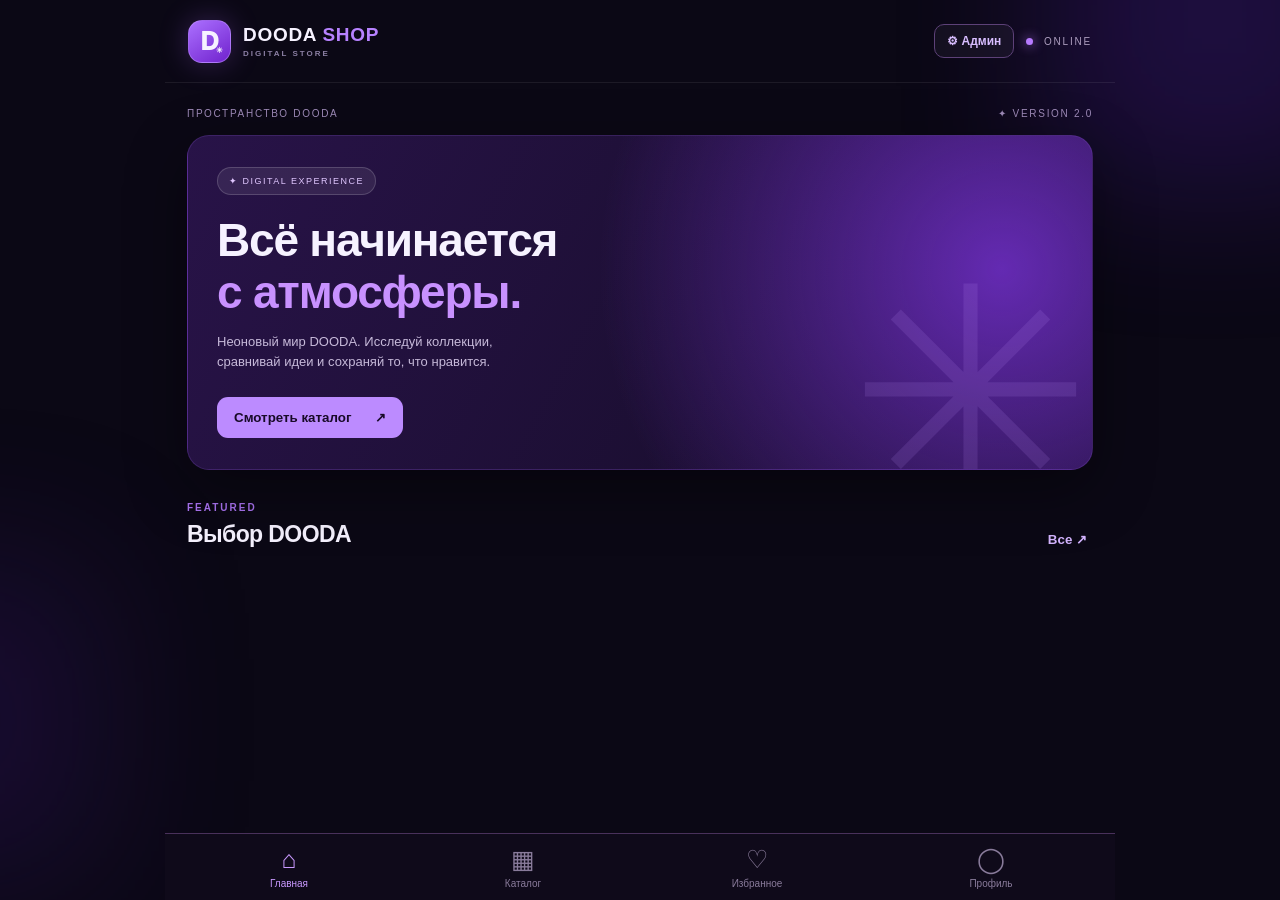
==== templates/index.html @ b1c57aee "Upload DOODA SHOP 2.0" ====
<!DOCTYPE html>
<html lang="ru">
<head>
  <meta charset="utf-8">
  <meta name="viewport" content="width=device-width,initial-scale=1,viewport-fit=cover">
  <meta name="theme-color" content="#0b0815">
  <meta name="description" content="DOODA SHOP — атмосферный цифровой каталог">
  <title>DOODA SHOP</title>
  <link rel="stylesheet" href="/static/style.css">
  <link rel="stylesheet" href="/static/enhancements.css">
  <script src="https://telegram.org/js/telegram-web-app.js"></script>
  <script src="/static/app.js" defer></script>
</head>
<body>
  <div class="ambient ambient-one"></div><div class="ambient ambient-two"></div>
  <div class="shell">
    <header class="topbar">
      <button class="brand-button" type="button" data-go="home" aria-label="На главную">
        <span class="brandmark">D<i>✳</i></span>
        <span class="brandcopy"><strong>DOODA <em>SHOP</em></strong><small>DIGITAL STORE</small></span>
      </button>
      <a class="admin-link" href="/admin" title="Панель администратора">⚙ <span>Админ</span></a>
      <div class="topright"><span class="live-dot"></span> ONLINE</div>
    </header>
    <main>
      <section class="page active" id="page-home">
        <div class="welcome-line"><span>ПРОСТРАНСТВО DOODA</span><span>✦ VERSION 2.0</span></div>
        <div class="hero">
          <span class="pill">✦ DIGITAL EXPERIENCE</span>
          <h1>Всё начинается<br><span>с атмосферы.</span></h1>
          <p>Неоновый мир DOODA. Исследуй коллекции, сравнивай идеи и сохраняй то, что нравится.</p>
          <button class="hero-btn" type="button" data-go="catalog">Смотреть каталог <span>↗</span></button>
          <div class="hero-symbol">✳</div>
        </div>
        <div class="heading-row"><div><span class="eyebrow">FEATURED</span><h2>Выбор DOODA</h2></div><button class="text-button" data-go="catalog">Все <span>↗</span></button></div>
        <div class="product-grid" id="home-grid"></div>
      </section>
      <section class="page" id="page-catalog">
        <span class="eyebrow">EXPLORE</span><h1 class="page-title">Каталог<span>.</span></h1>
        <label class="search-box"><span>⌕</span><input id="search" type="search" placeholder="Найти по названию, описанию или метке…" autocomplete="off"></label>
        <div class="catalog-tools">
          <div class="chips" id="chips"></div>
          <select id="sort" class="sort" aria-label="Сортировка">
            <option value="featured">Сначала избранное</option><option value="new">Сначала новые</option>
            <option value="price-asc">Цена: по возрастанию</option><option value="price-desc">Цена: по убыванию</option>
          </select>
          <label class="stock-filter"><input id="stock-only" type="checkbox"> Только в наличии</label>
        </div>
        <div class="result-line" id="result-count" aria-live="polite"></div>
        <div class="product-grid" id="catalog-grid"></div>
        <div class="empty" id="catalog-empty" hidden><div>⌕</div><strong>Ничего не найдено</strong><p>Попробуй изменить фильтр или запрос.</p></div>
      </section>
      <section class="page" id="page-favorites">
        <span class="eyebrow">YOUR SPACE</span><h1 class="page-title">Избранное<span>.</span></h1>
        <p class="section-subtitle">Только то, что тебе понравилось.</p>
        <div class="product-grid" id="favorites-grid"></div>
        <div class="empty" id="favorites-empty" hidden><div>♡</div><strong>Пока ничего нет</strong><p>Нажми на сердечко в каталоге, чтобы сохранить карточку.</p><button data-go="catalog">Открыть каталог ↗</button></div>
      </section>
      <section class="page" id="page-profile">
        <span class="eyebrow">ACCOUNT</span><h1 class="page-title">Профиль<span>.</span></h1>
        <div class="profile-card"><div class="profile-avatar" id="avatar">D</div><div><div class="profile-name" id="profile-name">Гость DOODA</div><div class="profile-hint" id="profile-hint">Каталог доступен без регистрации</div></div><div class="profile-spark">✳</div></div>
        <div class="profile-note" id="profile-note">В Telegram профиль подтверждается автоматически. Избранное хранится только на этом устройстве.</div>
        <div class="stat-grid"><div><span id="saved-count">0</span><small>В избранном</small></div><div><span id="catalog-count">0</span><small>В каталоге</small></div></div>
        <div class="info-card"><b>Управление магазином</b><p>Добавляй товары, цены, фотографии и категории через защищённую панель.</p><a class="admin-cta" href="/admin">Открыть админ-панель →</a></div>
        <div class="info-card"><b>О проекте</b><p>DOODA SHOP — демонстрационный каталог. Подключение оплаты и оформления заказов выполняется отдельно.</p></div>
      </section>
    </main>
    <nav class="tabbar" aria-label="Навигация">
      <button class="tab active" data-go="home"><span class="tab-icon">⌂</span><span>Главная</span></button>
      <button class="tab" data-go="catalog"><span class="tab-icon">▦</span><span>Каталог</span></button>
      <button class="tab" data-go="favorites"><span class="tab-icon">♡</span><span>Избранное</span></button>
      <button class="tab" data-go="profile"><span class="tab-icon">◯</span><span>Профиль</span></button>
    </nav>
  </div>
  <dialog id="details">
    <button class="modal-close" id="close-details" aria-label="Закрыть">✕</button>
    <div class="detail-gallery" id="detail-gallery"></div>
    <div class="detail-symbol" id="detail-symbol"></div><span class="eyebrow" id="detail-category">DOODA</span>
    <h2 id="detail-name"></h2><div class="detail-price" id="detail-price"></div><p id="detail-description"></p>
    <div class="detail-buttons"><button class="detail-action" id="detail-favorite">♡ В избранное</button><button class="detail-share" id="detail-share">Поделиться</button></div>
  </dialog>
</body>
</html>
---- static/style.css ----
:root{color-scheme:dark;--bg:#0b0815;--panel:#171126;--text:#f6f2ff;--muted:#a89cbd;--violet:#a66cff;--border:#332448}*{box-sizing:border-box}html{scroll-behavior:smooth}body{margin:0;background:var(--bg);color:var(--text);font-family:Inter,ui-sans-serif,-apple-system,BlinkMacSystemFont,"Segoe UI",Arial,sans-serif;min-height:100vh}.ambient{position:fixed;pointer-events:none;filter:blur(80px);opacity:.22;z-index:-1}.ambient-one{width:330px;height:340px;background:#6426d6;top:-155px;right:-100px}.ambient-two{width:260px;height:320px;background:#481d91;top:560px;left:-160px}.shell{max-width:950px;margin:auto;min-height:100vh}.topbar{height:83px;display:flex;align-items:center;gap:12px;padding:0 23px;border-bottom:1px solid #ffffff13}.brandmark{width:43px;height:43px;background:linear-gradient(145deg,#ab70ff,#7022cd);border:1px solid #c39aff77;box-shadow:0 0 29px #a96aff42;border-radius:14px;display:grid;place-items:center;font-size:25px;font-weight:950;position:relative}.brandmark span{font-size:8px;position:absolute;bottom:7px;right:7px}.brandcopy{display:flex;flex-direction:column;gap:3px}.brandcopy strong{font-size:19px;letter-spacing:.7px;font-weight:850}.brandcopy em{font-style:normal;color:#b782ff}.brandcopy small{color:#8c80a4;letter-spacing:2px;font-size:8px;font-weight:700}.topright{margin-left:auto;font-size:10px;letter-spacing:1.8px;color:#ad9ebf}.live-dot{display:inline-block;width:7px;height:7px;border-radius:100%;background:#b77bff;box-shadow:0 0 12px #ba79ff;margin-right:6px}main{padding:25px 22px 115px}.page{display:none;animation:slideIn .22s ease}.page.active{display:block}@keyframes slideIn{from{opacity:.2;transform:translateY(8px)}to{opacity:1;transform:translateY(0)}}.welcome-line{display:flex;justify-content:space-between;color:#9f8bb9;font-size:10px;letter-spacing:1.7px;margin-bottom:16px}.hero{position:relative;overflow:hidden;border-radius:22px;min-height:278px;padding:31px 29px;background:radial-gradient(circle at 90% 40%,#642ab2 0%,transparent 48%),linear-gradient(118deg,#281348,#140c25);border:1px solid #7446b450;box-shadow:0 20px 60px #0006}.pill{display:inline-block;font-size:9px;letter-spacing:1.5px;color:#e0c7ff;background:#ffffff14;padding:8px 11px;border-radius:50px;border:1px solid #ffffff2a}.hero h1{position:relative;z-index:1;margin:19px 0 10px;font-size:clamp(27px,5vw,46px);line-height:1.14;letter-spacing:-1.2px}.hero h1 span{color:#c891ff}.hero p{color:#c6b9d9;max-width:310px;font-size:13px;line-height:1.55}.hero-btn,.detail-action{background:#bc8bff;border:0;border-radius:11px;color:#180a28;font-weight:800;padding:13px 17px;margin-top:12px;cursor:pointer}.hero-btn span{padding-left:20px}.hero-symbol{position:absolute;right:0;bottom:-70px;font-size:290px;font-weight:200;color:#c496ff22;line-height:1}.heading-row{display:flex;align-items:end;justify-content:space-between;margin:32px 0 16px}.eyebrow{display:block;color:#ad75f6;font-size:10px;letter-spacing:2px;font-weight:850}.heading-row h2{font-size:23px;margin:8px 0 0;letter-spacing:-.6px}.text-button{background:none;border:0;color:#d4b4ff;font-weight:650;cursor:pointer}.page-title{font-size:35px;letter-spacing:-1.1px;margin:10px 0 24px}.page-title span{color:#a66cff}.product-grid{display:grid;grid-template-columns:repeat(2,minmax(0,1fr));gap:14px}.product{border-radius:17px;background:linear-gradient(135deg,#1d162d,#141020);border:1px solid #40304c;overflow:hidden;min-width:0}.product-art{height:142px;display:flex;align-items:center;justify-content:center;position:relative;font-size:69px;color:#e8d7ff}.product-art.pink{background:radial-gradient(circle,#8c338f77,#23142e 67%)}.product-art.blue{background:radial-gradient(circle,#3c64cf77,#16172d 67%)}.product-art.violet{background:radial-gradient(circle,#773ee777,#20122e 67%)}.product-art.mint{background:radial-gradient(circle,#269a9970,#122627 67%)}.product-art.orange{background:radial-gradient(circle,#b86b3670,#281b1d 67%)}.product-art.purple{background:radial-gradient(circle,#9c3ac770,#27142b 67%)}.item-tag{position:absolute;top:11px;left:11px;background:#ffffff20;backdrop-filter:blur(6px);padding:6px 9px;font-size:9px;border-radius:8px;font-weight:750}.favorite{position:absolute;top:9px;right:9px;background:#160d2377;border:1px solid #ffffff25;color:#fff;width:32px;height:32px;border-radius:50%;font-size:22px;cursor:pointer}.favorite.saved{color:#e6b2ff}.product-meta{padding:14px}.product-meta small{font-size:10px;color:#9e8daf}.product-meta h3{font-size:17px;margin:7px 0 13px}.product-open{width:100%;padding:11px;border-radius:9px;background:#ffffff0b;border:1px solid #624683;color:#dfcbff;font-weight:700;cursor:pointer}.search-box{display:flex;align-items:center;background:#1e162c;border:1px solid #423251;border-radius:13px;margin-bottom:18px;padding:0 14px;gap:12px}.search-box span{font-size:25px;color:#b392d8}.search-box input{background:none;border:0;outline:0;color:#fff;width:100%;font-size:14px;padding:15px 0}.search-box input::placeholder{color:#867694}.chips{display:flex;flex-wrap:wrap;gap:8px;margin-bottom:18px}.chip{padding:10px 14px;border-radius:40px;background:#21182e;color:#bdabc9;border:1px solid #423452;cursor:pointer;font-size:12px}.chip.active{background:#9c60e0;color:white;border-color:#b785ee}.result-line{color:#867894;font-size:12px;margin:0 0 13px}.section-subtitle{color:#9f91b1;margin-top:-12px;margin-bottom:25px}.empty{background:#1b132a;padding:34px 15px;border:1px solid #37274b;text-align:center;border-radius:17px}.empty div{font-size:58px;color:#a56ae6}.empty strong{display:block;font-size:20px}.empty p{color:#a999b9;font-size:13px}.empty button{background:#ab70ed;padding:11px 17px;border:0;border-radius:9px;color:#1c1026;font-weight:750}.profile-card{display:flex;align-items:center;gap:15px;background:linear-gradient(120deg,#28143e,#1c1429);border:1px solid #56366d;border-radius:19px;padding:24px 19px}.profile-avatar{width:57px;height:57px;display:grid;place-items:center;border-radius:18px;background:#9d61df;color:white;font-size:25px;font-weight:800}.profile-name{font-size:19px;font-weight:850}.profile-hint{font-size:12px;color:#ac9bbd;margin-top:5px}.profile-spark{margin-left:auto;color:#d1a4ff;font-size:26px}.profile-note{font-size:12px;line-height:1.6;color:#a99db8;margin:16px 2px 24px}.stat-grid{display:grid;grid-template-columns:1fr 1fr;gap:12px}.stat-grid>div{padding:20px;background:#1b1329;border:1px solid #38294b;border-radius:14px}.stat-grid span{display:block;font-size:28px;font-weight:800;color:#c290ff}.stat-grid small{color:#9e90b1}.info-card{margin-top:20px;padding:20px;background:#1b1329;border-radius:14px;border:1px solid #38294b}.info-card p{font-size:13px;color:#ad9eba;line-height:1.6}.tabbar{position:fixed;bottom:0;left:50%;transform:translateX(-50%);width:min(100%,950px);display:grid;grid-template-columns:repeat(4,1fr);padding:11px 7px calc(10px + env(safe-area-inset-bottom));background:#100b1bf2;border-top:1px solid #49315b;backdrop-filter:blur(18px);z-index:10}.tab{background:none;border:0;color:#897b9b;display:flex;flex-direction:column;align-items:center;gap:5px;font-size:10px;cursor:pointer}.tab-icon{font-size:25px;line-height:1.1}.tab.active{color:#c999ff}dialog{width:min(90vw,420px);border:1px solid #6f4698;background:#1b1229;color:#fff;border-radius:20px;padding:25px}dialog::backdrop{background:#06040dd9}.modal-close{float:right;color:#cbb6df;background:transparent;border:0;font-size:20px;cursor:pointer}.detail-symbol{font-size:70px;text-align:center;padding:20px;color:#cba3ff}.detail-action{width:100%}#detail-description{line-height:1.6;color:#c4b3d1}@media(max-width:480px){main{padding:22px 16px 108px}.topbar{padding:0 16px;height:74px}.brandcopy strong{font-size:17px}.hero{padding:27px 22px;min-height:267px}.product-art{height:125px}.product-grid{gap:10px}.product-meta{padding:11px}.welcome-line{font-size:8px}.hero-symbol{font-size:225px;bottom:-48px}.topright{font-size:9px}}@media(min-width:700px){.product-grid{grid-template-columns:repeat(3,minmax(0,1fr))}}
---- static/enhancements.css ----
.brand-button{display:flex;align-items:center;gap:12px;background:none;border:0;color:inherit;padding:0;cursor:pointer;text-align:left}.brandmark i{font-style:normal;font-size:8px;position:absolute;bottom:7px;right:7px}.admin-link{margin-left:auto;color:#d8bdff;text-decoration:none;border:1px solid #5d4178;background:#ffffff0a;padding:9px 12px;border-radius:10px;font-size:12px;font-weight:750}.topright{margin-left:0}.product-art img{position:absolute;inset:0;width:100%;height:100%;object-fit:cover}.price{display:flex;align-items:center;gap:8px;font-size:16px;font-weight:850;color:#f4eaff;margin:0 0 8px}.price del{font-size:11px;color:#887b95;font-weight:500}.available,.unavailable{display:block;margin-bottom:11px}.available{color:#aeecce!important}.unavailable{color:#c6b6d7!important}.catalog-tools{margin-bottom:14px}.catalog-tools .chips{margin-bottom:11px}.sort{width:100%;background:#1e162c;border:1px solid #423251;border-radius:11px;color:#d9cce8;padding:11px;margin-bottom:9px}.stock-filter{display:flex;align-items:center;gap:8px;color:#bbaaca;font-size:12px}.stock-filter input{accent-color:#a66cff}.admin-cta{display:inline-block;color:#170b25;background:#bd8af7;text-decoration:none;padding:11px 14px;border-radius:9px;font-weight:800}.detail-gallery{display:flex;overflow-x:auto;scroll-snap-type:x mandatory;gap:8px;margin:-6px -6px 18px}.detail-gallery img{width:100%;aspect-ratio:4/3;object-fit:cover;border-radius:14px;flex:0 0 100%;scroll-snap-align:center}.detail-price{font-size:20px;font-weight:850;color:#dcbaff;margin:8px 0}.detail-buttons{display:grid;grid-template-columns:1fr auto;gap:8px}.detail-share{background:#30213f;border:1px solid #5f4476;color:#eadcff;border-radius:11px;padding:13px;cursor:pointer}.detail-action{margin:0}.brandmark span{position:static;font-size:inherit}.empty#catalog-empty{margin-top:12px}@media(max-width:520px){.admin-link span{display:none}.admin-link{padding:9px 11px}.detail-buttons{grid-template-columns:1fr}.topright{display:none}}
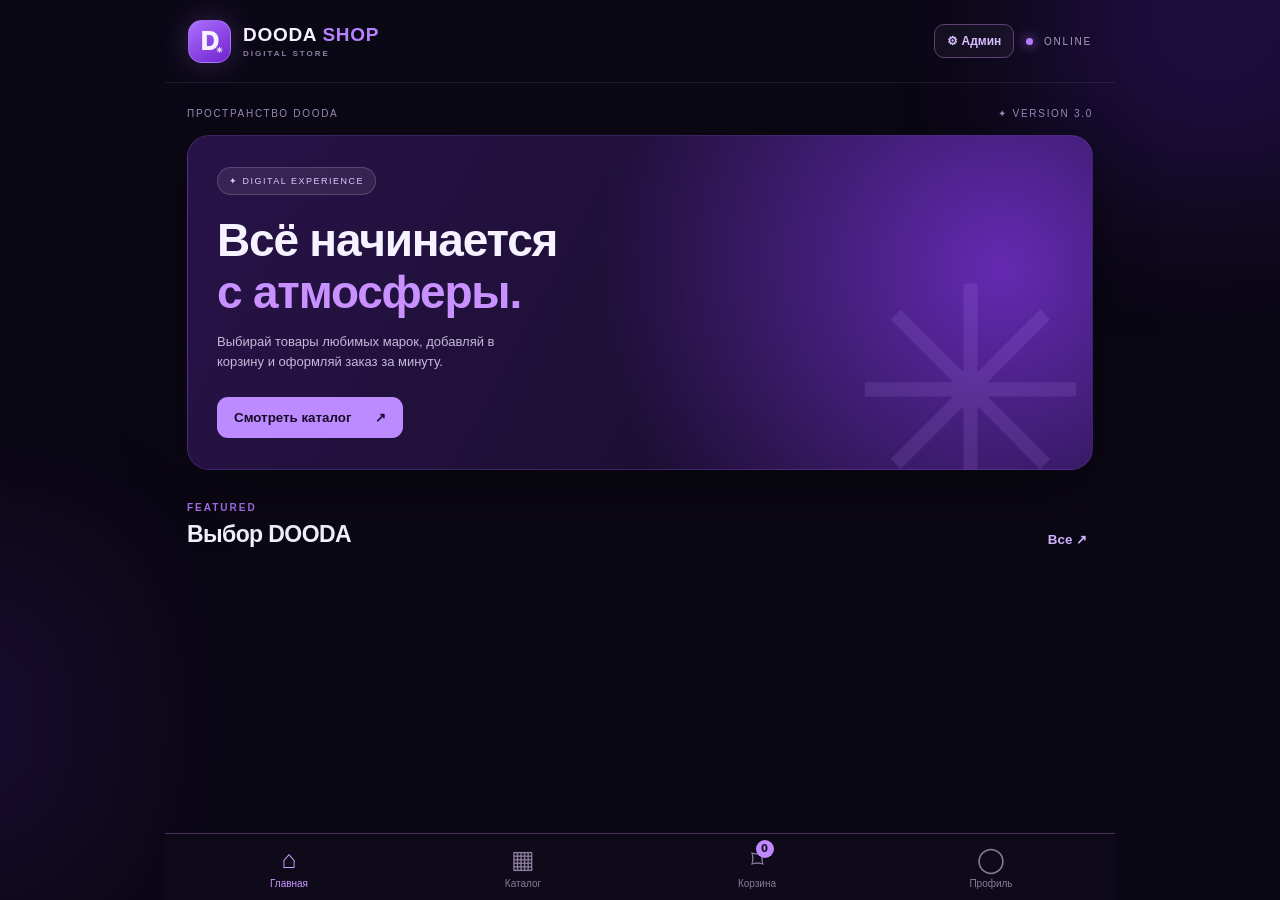
==== commit d0422542: "Add cart, orders, stock reservations and customer history" ====
--- a/templates/index.html
+++ b/templates/index.html
@@ -6,78 +6,44 @@
   <meta name="theme-color" content="#0b0815">
   <meta name="description" content="DOODA SHOP — атмосферный цифровой каталог">
   <title>DOODA SHOP</title>
-  <link rel="stylesheet" href="/static/style.css">
-  <link rel="stylesheet" href="/static/enhancements.css">
-  <script src="https://telegram.org/js/telegram-web-app.js"></script>
-  <script src="/static/app.js" defer></script>
+  <link rel="stylesheet" href="/static/style.css"><link rel="stylesheet" href="/static/enhancements.css"><link rel="stylesheet" href="/static/commerce.css">
+  <script src="https://telegram.org/js/telegram-web-app.js"></script><script src="/static/app.js" defer></script>
 </head>
 <body>
   <div class="ambient ambient-one"></div><div class="ambient ambient-two"></div>
   <div class="shell">
     <header class="topbar">
-      <button class="brand-button" type="button" data-go="home" aria-label="На главную">
-        <span class="brandmark">D<i>✳</i></span>
-        <span class="brandcopy"><strong>DOODA <em>SHOP</em></strong><small>DIGITAL STORE</small></span>
-      </button>
-      <a class="admin-link" href="/admin" title="Панель администратора">⚙ <span>Админ</span></a>
-      <div class="topright"><span class="live-dot"></span> ONLINE</div>
+      <button class="brand-button" type="button" data-go="home" aria-label="На главную"><span class="brandmark">D<i>✳</i></span><span class="brandcopy"><strong>DOODA <em>SHOP</em></strong><small>DIGITAL STORE</small></span></button>
+      <a class="admin-link" href="/admin" title="Панель администратора">⚙ <span>Админ</span></a><div class="topright"><span class="live-dot"></span> ONLINE</div>
     </header>
     <main>
       <section class="page active" id="page-home">
-        <div class="welcome-line"><span>ПРОСТРАНСТВО DOODA</span><span>✦ VERSION 2.0</span></div>
-        <div class="hero">
-          <span class="pill">✦ DIGITAL EXPERIENCE</span>
-          <h1>Всё начинается<br><span>с атмосферы.</span></h1>
-          <p>Неоновый мир DOODA. Исследуй коллекции, сравнивай идеи и сохраняй то, что нравится.</p>
-          <button class="hero-btn" type="button" data-go="catalog">Смотреть каталог <span>↗</span></button>
-          <div class="hero-symbol">✳</div>
-        </div>
-        <div class="heading-row"><div><span class="eyebrow">FEATURED</span><h2>Выбор DOODA</h2></div><button class="text-button" data-go="catalog">Все <span>↗</span></button></div>
-        <div class="product-grid" id="home-grid"></div>
+        <div class="welcome-line"><span>ПРОСТРАНСТВО DOODA</span><span>✦ VERSION 3.0</span></div>
+        <div class="hero"><span class="pill">✦ DIGITAL EXPERIENCE</span><h1>Всё начинается<br><span>с атмосферы.</span></h1><p>Выбирай товары любимых марок, добавляй в корзину и оформляй заказ за минуту.</p><button class="hero-btn" type="button" data-go="catalog">Смотреть каталог <span>↗</span></button><div class="hero-symbol">✳</div></div>
+        <div class="heading-row"><div><span class="eyebrow">FEATURED</span><h2>Выбор DOODA</h2></div><button class="text-button" data-go="catalog">Все <span>↗</span></button></div><div class="product-grid" id="home-grid"></div>
       </section>
       <section class="page" id="page-catalog">
         <span class="eyebrow">EXPLORE</span><h1 class="page-title">Каталог<span>.</span></h1>
-        <label class="search-box"><span>⌕</span><input id="search" type="search" placeholder="Найти по названию, описанию или метке…" autocomplete="off"></label>
-        <div class="catalog-tools">
-          <div class="chips" id="chips"></div>
-          <select id="sort" class="sort" aria-label="Сортировка">
-            <option value="featured">Сначала избранное</option><option value="new">Сначала новые</option>
-            <option value="price-asc">Цена: по возрастанию</option><option value="price-desc">Цена: по убыванию</option>
-          </select>
-          <label class="stock-filter"><input id="stock-only" type="checkbox"> Только в наличии</label>
-        </div>
-        <div class="result-line" id="result-count" aria-live="polite"></div>
-        <div class="product-grid" id="catalog-grid"></div>
-        <div class="empty" id="catalog-empty" hidden><div>⌕</div><strong>Ничего не найдено</strong><p>Попробуй изменить фильтр или запрос.</p></div>
+        <label class="search-box"><span>⌕</span><input id="search" type="search" placeholder="Найти товар или марку…" autocomplete="off"></label>
+        <div class="catalog-tools"><span class="filter-label">1. Выберите тип</span><div class="chips" id="chips"></div><span class="filter-label">2. Уточните марку</span><select id="brand-filter" class="sort"><option value="all">Все марки</option></select><select id="sort" class="sort" aria-label="Сортировка"><option value="featured">Сначала рекомендуемые</option><option value="new">Сначала новые</option><option value="price-asc">Цена: по возрастанию</option><option value="price-desc">Цена: по убыванию</option></select><label class="stock-filter"><input id="stock-only" type="checkbox"> Только в наличии</label></div>
+        <div class="result-line" id="result-count" aria-live="polite"></div><div class="product-grid" id="catalog-grid"></div><div class="empty" id="catalog-empty" hidden><div>⌕</div><strong>Ничего не найдено</strong><p>Попробуй изменить тип, марку или запрос.</p></div>
       </section>
-      <section class="page" id="page-favorites">
-        <span class="eyebrow">YOUR SPACE</span><h1 class="page-title">Избранное<span>.</span></h1>
-        <p class="section-subtitle">Только то, что тебе понравилось.</p>
-        <div class="product-grid" id="favorites-grid"></div>
-        <div class="empty" id="favorites-empty" hidden><div>♡</div><strong>Пока ничего нет</strong><p>Нажми на сердечко в каталоге, чтобы сохранить карточку.</p><button data-go="catalog">Открыть каталог ↗</button></div>
+      <section class="page" id="page-cart">
+        <span class="eyebrow">YOUR ORDER</span><h1 class="page-title">Корзина<span>.</span></h1><div id="cart-list" class="cart-list"></div>
+        <div class="empty" id="cart-empty" hidden><div>⌑</div><strong>Корзина пуста</strong><p>Добавь товары из каталога.</p><button data-go="catalog">Открыть каталог ↗</button></div>
+        <div class="cart-summary" id="cart-summary"><div><span>Итого</span><strong id="cart-total">0 ₽</strong></div><button id="go-checkout" type="button">Перейти к оформлению →</button></div>
       </section>
+      <section class="page" id="page-checkout">
+        <button class="back-button" type="button" data-go="cart">← Назад в корзину</button><span class="eyebrow">CHECKOUT</span><h1 class="page-title">Оформление<span>.</span></h1>
+        <div class="checkout-card"><h2>Ваш заказ</h2><div id="checkout-items"></div><div class="checkout-total"><span>Конечная стоимость</span><strong id="checkout-total">0 ₽</strong></div></div>
+        <form id="checkout-form" class="checkout-card"><h2>Контактные данные</h2><label>Номер телефона<input id="order-phone" type="tel" autocomplete="tel" placeholder="+7 999 123-45-67" required></label><label>Telegram username <small>(если заказ не из Mini App)</small><input id="order-username" type="text" maxlength="32" placeholder="@username"></label><label class="consent"><input id="order-consent" type="checkbox" required><span>Согласен на обработку номера телефона для связи по этому заказу.</span></label><button id="place-order" type="submit">Оформить заказ</button><p class="form-error" id="order-error" role="alert"></p></form>
+      </section>
+      <section class="page" id="page-success"><div class="success-card"><div class="success-icon">✓</div><span class="eyebrow">ORDER ACCEPTED</span><h1>Ваш заказ оформлен</h1><p>Ожидайте ответа менеджера. Товары уже зарезервированы.</p><div class="order-number">Номер заказа: <strong id="success-order-id"></strong></div><button type="button" data-go="home">Вернуться на главную</button></div></section>
       <section class="page" id="page-profile">
-        <span class="eyebrow">ACCOUNT</span><h1 class="page-title">Профиль<span>.</span></h1>
-        <div class="profile-card"><div class="profile-avatar" id="avatar">D</div><div><div class="profile-name" id="profile-name">Гость DOODA</div><div class="profile-hint" id="profile-hint">Каталог доступен без регистрации</div></div><div class="profile-spark">✳</div></div>
-        <div class="profile-note" id="profile-note">В Telegram профиль подтверждается автоматически. Избранное хранится только на этом устройстве.</div>
-        <div class="stat-grid"><div><span id="saved-count">0</span><small>В избранном</small></div><div><span id="catalog-count">0</span><small>В каталоге</small></div></div>
-        <div class="info-card"><b>Управление магазином</b><p>Добавляй товары, цены, фотографии и категории через защищённую панель.</p><a class="admin-cta" href="/admin">Открыть админ-панель →</a></div>
-        <div class="info-card"><b>О проекте</b><p>DOODA SHOP — демонстрационный каталог. Подключение оплаты и оформления заказов выполняется отдельно.</p></div>
+        <span class="eyebrow">ACCOUNT</span><h1 class="page-title">Профиль<span>.</span></h1><div class="profile-card"><div class="profile-avatar" id="avatar">D</div><div><div class="profile-name" id="profile-name">Гость DOODA</div><div class="profile-hint" id="profile-hint">Заказ доступен без регистрации</div></div><div class="profile-spark">✳</div></div><div class="profile-note" id="profile-note">В Telegram профиль подтверждается автоматически. Для связи по заказу нужен номер телефона.</div><div class="stat-grid"><div><span id="cart-count-profile">0</span><small>В корзине</small></div><div><span id="catalog-count">0</span><small>В каталоге</small></div></div><div class="info-card"><b>Управление магазином</b><p>Заказы, остатки и клиентская база доступны в защищённой панели.</p><a class="admin-cta" href="/admin">Открыть админ-панель →</a></div>
       </section>
     </main>
-    <nav class="tabbar" aria-label="Навигация">
-      <button class="tab active" data-go="home"><span class="tab-icon">⌂</span><span>Главная</span></button>
-      <button class="tab" data-go="catalog"><span class="tab-icon">▦</span><span>Каталог</span></button>
-      <button class="tab" data-go="favorites"><span class="tab-icon">♡</span><span>Избранное</span></button>
-      <button class="tab" data-go="profile"><span class="tab-icon">◯</span><span>Профиль</span></button>
-    </nav>
+    <nav class="tabbar" aria-label="Навигация"><button class="tab active" data-go="home"><span class="tab-icon">⌂</span><span>Главная</span></button><button class="tab" data-go="catalog"><span class="tab-icon">▦</span><span>Каталог</span></button><button class="tab" data-go="cart"><span class="tab-icon cart-icon">⌑<b id="cart-badge" hidden>0</b></span><span>Корзина</span></button><button class="tab" data-go="profile"><span class="tab-icon">◯</span><span>Профиль</span></button></nav>
   </div>
-  <dialog id="details">
-    <button class="modal-close" id="close-details" aria-label="Закрыть">✕</button>
-    <div class="detail-gallery" id="detail-gallery"></div>
-    <div class="detail-symbol" id="detail-symbol"></div><span class="eyebrow" id="detail-category">DOODA</span>
-    <h2 id="detail-name"></h2><div class="detail-price" id="detail-price"></div><p id="detail-description"></p>
-    <div class="detail-buttons"><button class="detail-action" id="detail-favorite">♡ В избранное</button><button class="detail-share" id="detail-share">Поделиться</button></div>
-  </dialog>
-</body>
-</html>
+  <dialog id="details"><button class="modal-close" id="close-details" aria-label="Закрыть">✕</button><div class="detail-gallery" id="detail-gallery"></div><div class="detail-symbol" id="detail-symbol"></div><span class="eyebrow" id="detail-category">DOODA</span><h2 id="detail-name"></h2><div class="detail-price" id="detail-price"></div><p id="detail-description"></p><p class="detail-stock" id="detail-stock"></p><button class="detail-action" id="detail-cart">Добавить в корзину</button></dialog>
+</body></html>
--- a/static/commerce.css
+++ b/static/commerce.css
@@ -0,0 +1 @@
+.filter-label{display:block;margin:11px 0 7px;color:#8f7fa3;font-size:10px;letter-spacing:1.4px;text-transform:uppercase}.product-actions{display:grid;grid-template-columns:1fr 1.2fr;gap:7px}.product-buy{width:100%;padding:11px 8px;border-radius:9px;background:#b983f5;border:1px solid #cda5f8;color:#190b28;font-weight:800;cursor:pointer}.product-buy:disabled,.detail-action:disabled{opacity:.45;cursor:not-allowed}.cart-icon{position:relative}.cart-icon b{position:absolute;right:-10px;top:-6px;display:grid;place-items:center;min-width:18px;height:18px;padding:0 4px;border-radius:20px;background:#c087ff;color:#190a28;font:800 10px system-ui}.cart-list{display:grid;gap:10px}.cart-row{display:grid;grid-template-columns:72px 1fr auto;gap:13px;align-items:center;background:#191124;border:1px solid #3e2d50;border-radius:15px;padding:12px}.cart-visual{width:72px;height:72px;border-radius:12px;display:grid;place-items:center;font-size:32px;background:#382052;overflow:hidden}.cart-visual img{width:100%;height:100%;object-fit:cover}.cart-info{display:flex;flex-direction:column;gap:5px;min-width:0}.cart-info>span{color:#9e90ac;font-size:12px}.qty-controls{display:flex;align-items:center;gap:8px;margin-top:5px}.qty-controls button{width:29px;height:29px;border-radius:8px;border:1px solid #5d4274;background:#2a1c38;color:#f4e9ff;cursor:pointer}.qty-controls button:disabled{opacity:.35}.qty-controls .cart-remove{width:auto;background:transparent;border:0;color:#bba3ca;font-size:11px}.line-total{white-space:nowrap}.cart-summary,.checkout-card{margin-top:17px;background:linear-gradient(135deg,#20132e,#171020);border:1px solid #4f3368;border-radius:17px;padding:20px}.cart-summary>div,.checkout-total{display:flex;align-items:center;justify-content:space-between;margin-bottom:16px}.cart-summary strong,.checkout-total strong{font-size:22px;color:#d5b0ff}.cart-summary button,#place-order,.success-card button{width:100%;padding:14px;border:0;border-radius:11px;background:#bd88f7;color:#1a0b29;font-weight:850;cursor:pointer}.back-button{background:none;border:0;color:#cba8ef;padding:0;margin-bottom:23px;cursor:pointer}.checkout-card h2{margin:0 0 17px}.checkout-line{display:flex;justify-content:space-between;gap:15px;padding:11px 0;border-bottom:1px solid #ffffff12}.checkout-total{margin:17px 0 0}.checkout-card label:not(.consent){display:block;margin:14px 0;color:#cdbedb;font-size:13px}.checkout-card input[type=tel],.checkout-card input[type=text]{width:100%;margin-top:7px;padding:13px;border:1px solid #65497b;border-radius:10px;background:#100a18;color:#fff;font:inherit}.checkout-card small{color:#8e7d9b}.consent{display:flex;gap:10px;align-items:flex-start;margin:18px 0;color:#a997b7;font-size:12px;line-height:1.5}.consent input{margin-top:3px;accent-color:#b57cf2}.form-error{min-height:20px;color:#ff91b1;font-size:12px}.success-card{text-align:center;margin:10vh auto 0;max-width:520px;padding:38px 25px;border:1px solid #5b3a77;background:linear-gradient(145deg,#251536,#140d1e);border-radius:24px}.success-icon{width:68px;height:68px;margin:0 auto 20px;display:grid;place-items:center;border-radius:50%;background:#b982f2;color:#190b27;font-size:34px;font-weight:900}.success-card h1{font-size:32px}.success-card p{color:#b9a9c6;line-height:1.6}.order-number{margin:22px 0;padding:13px;background:#ffffff0a;border-radius:10px}.detail-stock{color:#aeecce;font-size:13px}@media(max-width:560px){.cart-row{grid-template-columns:58px 1fr}.cart-visual{width:58px;height:58px}.line-total{grid-column:2;justify-self:start}.product-actions{grid-template-columns:1fr}.product-meta h3{margin-bottom:8px}}
